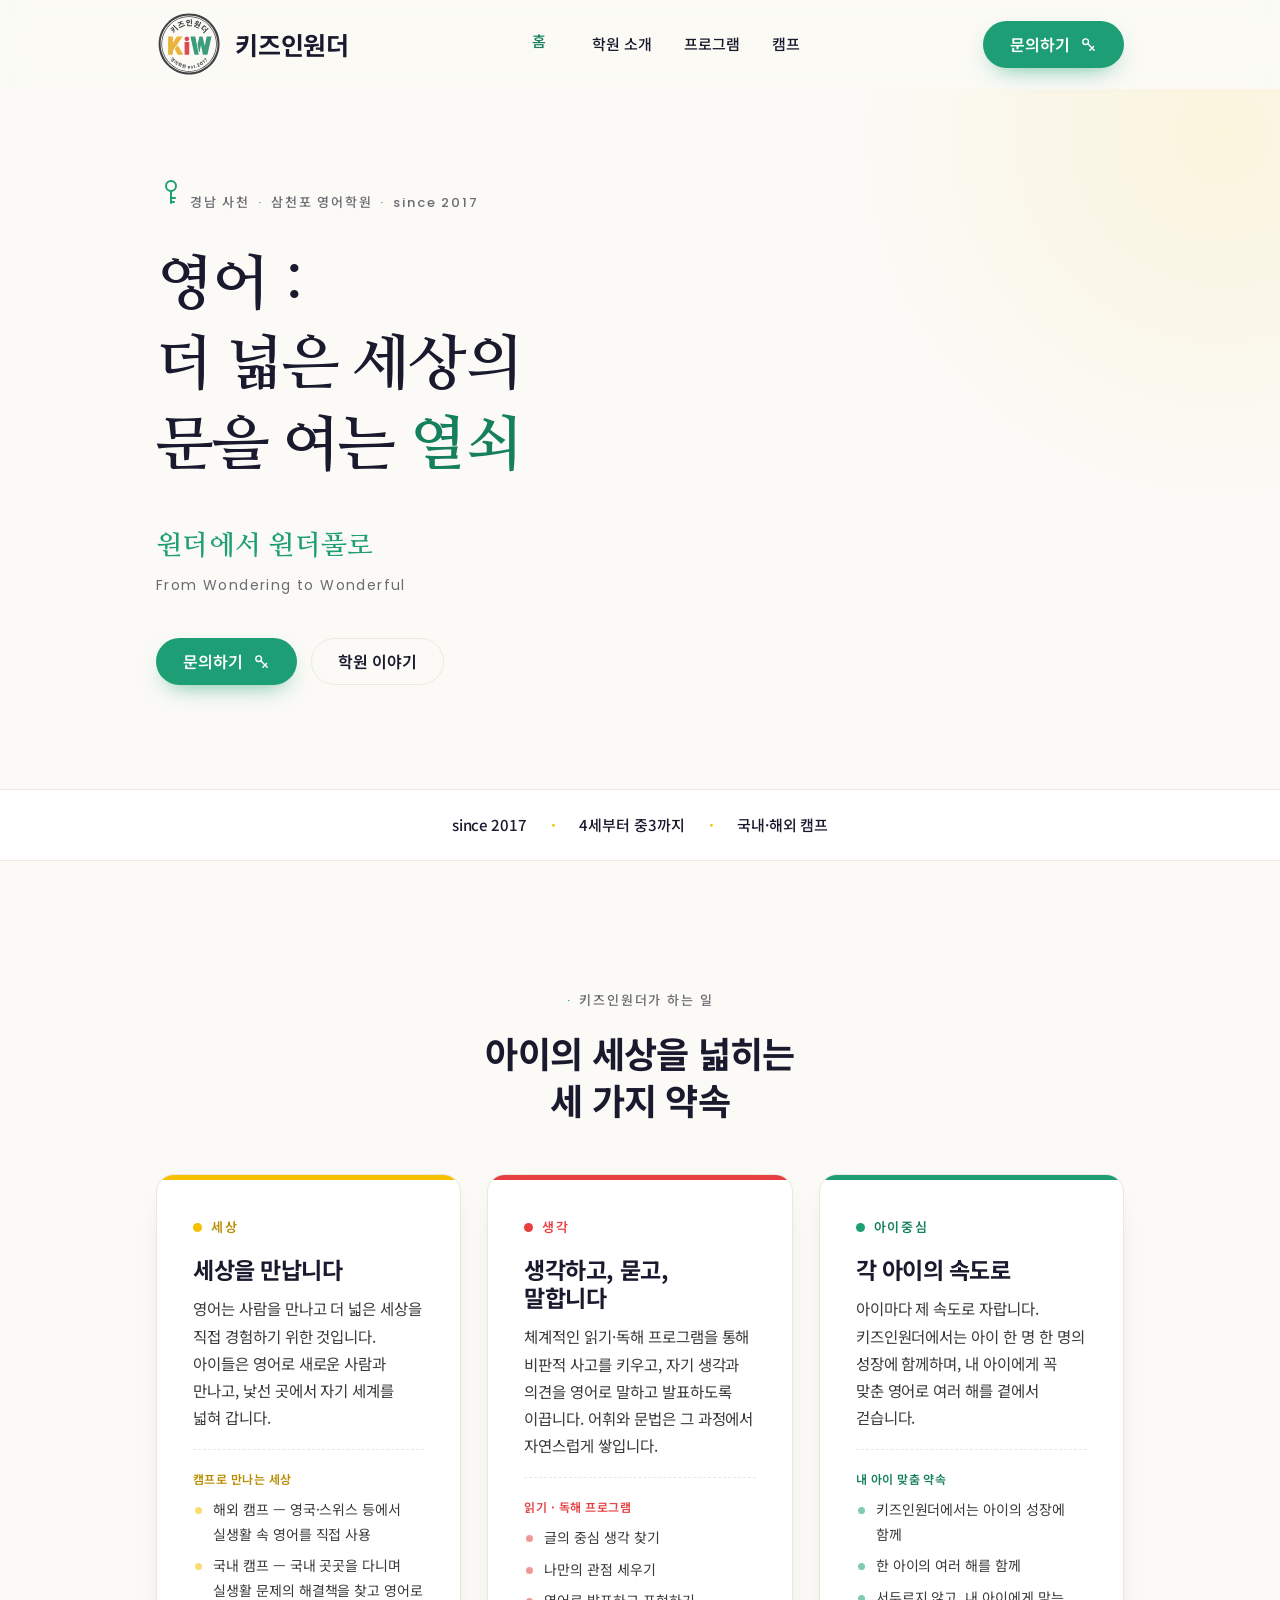
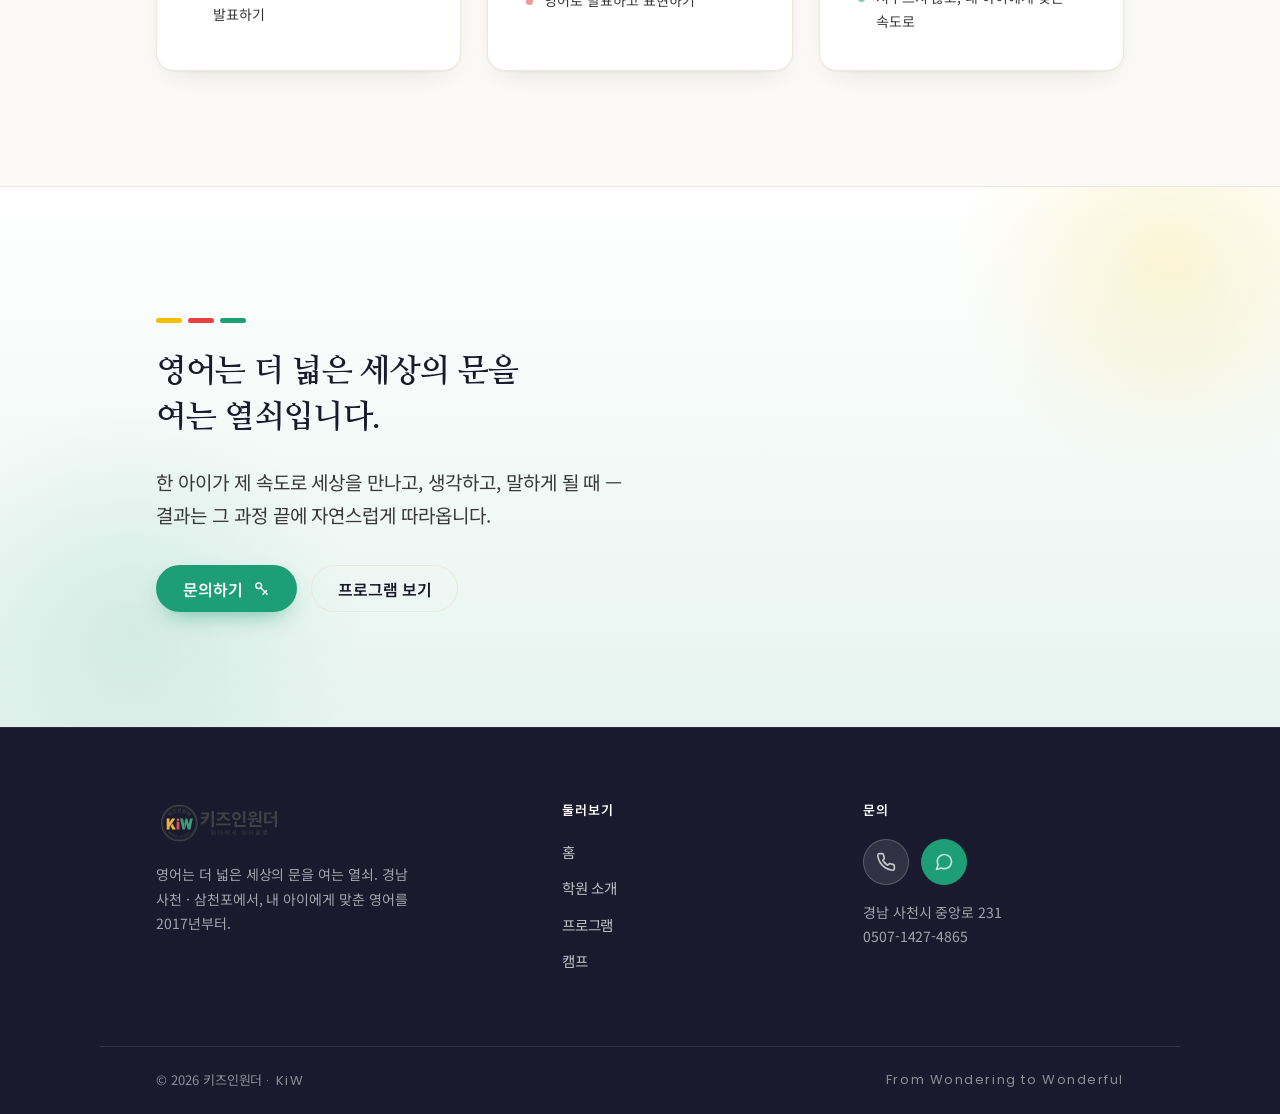
==== index.html @ ab909907 "Initial site: Kids in Wonder (키즈인원더) static site Home, About, Programs, Camp pages with Korean-first" ====
<!DOCTYPE html>
<html lang="ko">
<head>
<meta charset="UTF-8">
<meta name="viewport" content="width=device-width, initial-scale=1">
<title>키즈인원더 | 경남 사천·삼천포 영어학원 (since 2017)</title>
<meta name="description" content="영어는 더 넓은 세상의 문을 여는 열쇠. 경남 사천 삼천포의 영어학원 키즈인원더 — 2017년부터 아이마다 제 속도로, 세상을 만나는 영어를 가르칩니다.">
<meta property="og:title" content="키즈인원더 — 원더에서 원더풀로">
<meta property="og:description" content="영어는 더 넓은 세상의 문을 여는 열쇠. 경남 사천·삼천포 영어학원, 2017년부터.">
<meta property="og:type" content="website">
<meta property="og:locale" content="ko_KR">
<meta property="og:image" content="assets/logo-stacked.png">
<link rel="icon" type="image/svg+xml" href="assets/logo-badge.svg">
<link rel="apple-touch-icon" href="assets/logo-badge.png">
<link rel="preconnect" href="https://fonts.googleapis.com">
<link rel="preconnect" href="https://fonts.gstatic.com" crossorigin>
<link href="https://fonts.googleapis.com/css2?family=Noto+Sans+KR:wght@400;500;600;700&family=Nanum+Myeongjo:wght@700;800&family=Poppins:wght@400;500;600&display=swap" rel="stylesheet">
<link rel="stylesheet" href="css/styles.css?v=8">
</head>
<body>
<a class="skip-link" href="#main">본문 바로가기</a>

<!-- ============ HEADER ============ -->
<header class="site-header">
  <div class="wrap nav">
    <a class="brand" href="index.html" aria-label="키즈인원더 홈">
      <img src="assets/logo-badge.svg" alt="키즈인원더 로고" width="66" height="66">
      <span class="brand-text">
        <span class="ko">키즈인원더</span>

      </span>
    </a>
    <nav class="nav-links" aria-label="주요 메뉴">
      <a href="index.html" aria-current="page">홈</a>
      <a href="about.html">학원 소개</a>
      <a href="programs.html">프로그램</a>
      <a href="camp.html">캠프</a>
    </nav>
    <a class="btn btn-primary nav-cta" href="https://talk.naver.com/WC5WLE" target="_blank" rel="noopener">
      문의하기
      <svg class="key-ico" width="18" height="18" viewBox="0 0 24 24" fill="none" stroke="currentColor" stroke-width="2" stroke-linecap="round" stroke-linejoin="round" aria-hidden="true"><circle cx="8" cy="8" r="4"/><path d="M11 11l9 9"/><path d="M17 17l2-2"/><path d="M14 20l2-2"/></svg>
    </a>
    <button class="nav-toggle" aria-label="메뉴 열기" aria-expanded="false" aria-controls="mobile-menu">
      <span></span><span></span><span></span>
    </button>
  </div>
  <div class="mobile-menu" id="mobile-menu">
    <div>
      <nav aria-label="모바일 메뉴">
        <a href="index.html" aria-current="page">홈</a>
        <a href="about.html">학원 소개</a>
        <a href="programs.html">프로그램</a>
        <a href="camp.html">캠프</a>
        <a class="btn btn-primary" href="https://talk.naver.com/WC5WLE" target="_blank" rel="noopener">문의하기</a>
      </nav>
    </div>
  </div>
</header>

<main id="main">

  <!-- ============ HERO ============ -->
  <section class="hero">
    <div class="wrap">
      <div class="reveal-hero">
        <div class="keyhole">
          <svg width="30" height="30" viewBox="0 0 30 30" fill="none" aria-hidden="true">
            <g class="key-shape" stroke="#1D9E75" stroke-width="2" stroke-linecap="round" stroke-linejoin="round">
              <circle cx="15" cy="9" r="5"/>
              <path d="M15 14v12"/>
              <path d="M15 21h4"/>
              <path d="M15 25h3"/>
            </g>
          </svg>
        </div>
        <p class="eyebrow hero-eyebrow">경남 사천 <span class="dot">·</span> 삼천포 영어학원 <span class="dot">·</span> since 2017</p>
        <h1 class="belief">영어 :<br>더 넓은 세상의<br>문을 여는 <span class="key-word">열쇠</span></h1>
        <div class="hero-slogan">
          <span class="ko">원더에서 원더풀로</span>
          <span class="en">From Wondering to Wonderful</span>
        </div>
        <div class="hero-actions">
          <a class="btn btn-primary" href="https://talk.naver.com/WC5WLE" target="_blank" rel="noopener">
            문의하기
            <svg class="key-ico" width="18" height="18" viewBox="0 0 24 24" fill="none" stroke="currentColor" stroke-width="2" stroke-linecap="round" stroke-linejoin="round" aria-hidden="true"><circle cx="8" cy="8" r="4"/><path d="M11 11l9 9"/><path d="M17 17l2-2"/><path d="M14 20l2-2"/></svg>
          </a>
          <a class="btn btn-ghost" href="about.html">학원 이야기</a>
        </div>
      </div>
    </div>
  </section>

  <!-- ============ TRUST STRIP ============ -->
  <div class="trust">
    <div class="wrap">
      <ul>
        <li>since 2017</li>
        <li>4세부터 중3까지</li>
        <li>국내·해외 캠프</li>
      </ul>
    </div>
  </div>

  <!-- ============ THREE CONCEPTS ============ -->
  <section class="section">
    <div class="wrap">
      <div class="section-head center io">
        <p class="eyebrow"><span class="dot">·</span> 키즈인원더가 하는 일</p>
        <h2 class="h-section">아이의 세상을 넓히는<br>세 가지 약속</h2>
      </div>

      <div class="concepts">
        <!-- 1 · The world · gold -->
        <article class="concept c-gold io">
          <span class="ord"><span class="pip"></span>세상</span>
          <h3>세상을 만납니다</h3>
          <p>영어는 사람을 만나고 더 넓은 세상을 직접 경험하기 위한 것입니다. 아이들은 영어로 새로운 사람과 만나고, 낯선 곳에서 자기 세계를 넓혀 갑니다.</p>
          <div class="proof">
            <p class="label">캠프로 만나는 세상</p>
            <ul>
              <li>해외 캠프 — 영국·스위스 등에서 실생활 속 영어를 직접 사용</li>
              <li>국내 캠프 — 국내 곳곳을 다니며 실생활 문제의 해결책을 찾고 영어로 발표하기</li>
            </ul>
          </div>
        </article>

        <!-- 2 · The mind · red -->
        <article class="concept c-red io">
          <span class="ord"><span class="pip"></span>생각</span>
          <h3>생각하고, 묻고, 말합니다</h3>
          <p>체계적인 읽기·독해 프로그램을 통해 비판적 사고를 키우고, 자기 생각과 의견을 영어로 말하고 발표하도록 이끕니다. 어휘와 문법은 그 과정에서 자연스럽게 쌓입니다.</p>
          <div class="proof">
            <p class="label">읽기 · 독해 프로그램</p>
            <ul>
              <li>글의 중심 생각 찾기</li>
              <li>나만의 관점 세우기</li>
              <li>영어로 발표하고 표현하기</li>
            </ul>
          </div>
        </article>

        <!-- 3 · The child · teal -->
        <article class="concept c-teal io">
          <span class="ord"><span class="pip"></span>아이중심</span>
          <h3>각 아이의 속도로</h3>
          <p>아이마다 제 속도로 자랍니다. 키즈인원더에서는 아이 한 명 한 명의 성장에 함께하며, 내 아이에게 꼭 맞춘 영어로 여러 해를 곁에서 걷습니다.</p>
          <div class="proof">
            <p class="label">내 아이 맞춤 약속</p>
            <ul>
              <li>키즈인원더에서는 아이의 성장에 함께</li>
              <li>한 아이의 여러 해를 함께</li>
              <li>서두르지 않고, 내 아이에게 맞는 속도로</li>
            </ul>
          </div>
        </article>
      </div>
    </div>
  </section>

  <!-- ============ CLOSING ============ -->
  <section class="closing">
    <div class="wrap section">
      <div class="lead-block io">
        <div class="kiw-rule" aria-hidden="true"><span class="g"></span><span class="r"></span><span class="t"></span></div>
        <p class="display mt-s">영어는 더 넓은 세상의 문을 여는 열쇠입니다.</p>
        <p class="lede">한 아이가 제 속도로 세상을 만나고, 생각하고, 말하게 될 때 — 결과는 그 과정 끝에 자연스럽게 따라옵니다.</p>
        <div class="hero-actions">
          <a class="btn btn-primary" href="https://talk.naver.com/WC5WLE" target="_blank" rel="noopener">
            문의하기
            <svg class="key-ico" width="18" height="18" viewBox="0 0 24 24" fill="none" stroke="currentColor" stroke-width="2" stroke-linecap="round" stroke-linejoin="round" aria-hidden="true"><circle cx="8" cy="8" r="4"/><path d="M11 11l9 9"/><path d="M17 17l2-2"/><path d="M14 20l2-2"/></svg>
          </a>
          <a class="btn btn-ghost" href="programs.html">프로그램 보기</a>
        </div>
      </div>
    </div>
  </section>

</main>

<!-- ============ FOOTER ============ -->
<footer class="site-footer">
  <div class="wrap footer-grid">
    <div class="footer-brand">
      <img src="assets/logo-horizontal.svg" alt="키즈인원더 — 원더에서 원더풀로">
      <p>영어는 더 넓은 세상의 문을 여는 열쇠. 경남 사천 · 삼천포에서, 내 아이에게 맞춘 영어를 2017년부터.</p>
    </div>
    <div class="footer-col">
      <h4>둘러보기</h4>
      <ul>
        <li><a href="index.html">홈</a></li>
        <li><a href="about.html">학원 소개</a></li>
        <li><a href="programs.html">프로그램</a></li>
        <li><a href="camp.html">캠프</a></li>
      </ul>
    </div>
    <div class="footer-col">
      <h4>문의</h4>
      <div class="footer-icons">
        <a class="ficon" href="tel:0507-1427-4865" aria-label="전화 걸기 0507-1427-4865" title="전화 0507-1427-4865">
          <svg viewBox="0 0 24 24" fill="none" stroke="currentColor" stroke-width="2" stroke-linecap="round" stroke-linejoin="round" aria-hidden="true"><path d="M22 16.92v3a2 2 0 0 1-2.18 2 19.79 19.79 0 0 1-8.63-3.07 19.5 19.5 0 0 1-6-6 19.79 19.79 0 0 1-3.07-8.67A2 2 0 0 1 4.11 2h3a2 2 0 0 1 2 1.72c.13.96.36 1.9.7 2.81a2 2 0 0 1-.45 2.11L8.09 9.91a16 16 0 0 0 6 6l1.27-1.27a2 2 0 0 1 2.11-.45c.91.34 1.85.57 2.81.7A2 2 0 0 1 22 16.92z"/></svg>
        </a>
        <a class="ficon talk" href="https://talk.naver.com/WC5WLE" target="_blank" rel="noopener" aria-label="네이버 톡톡 문의" title="네이버 톡톡 문의">
          <svg viewBox="0 0 24 24" fill="none" stroke="currentColor" stroke-width="2" stroke-linecap="round" stroke-linejoin="round" aria-hidden="true"><path d="M21 11.5a8.38 8.38 0 0 1-.9 3.8 8.5 8.5 0 0 1-7.6 4.7 8.38 8.38 0 0 1-3.8-.9L3 21l1.9-5.7a8.38 8.38 0 0 1-.9-3.8 8.5 8.5 0 0 1 4.7-7.6 8.38 8.38 0 0 1 3.8-.9h.5a8.48 8.48 0 0 1 8 8v.5z"/></svg>
        </a>
      </div>
      <p class="footer-addr">경남 사천시 중앙로 231<br>0507-1427-4865</p>
    </div>
  </div>
  <div class="wrap footer-bottom">
    <p>© <span data-year>2026</span> 키즈인원더 <span class="en">· KiW</span></p>
    <p class="en">From Wondering to Wonderful</p>
  </div>
</footer>

<script src="js/main.js"></script>
</body>
</html>
---- css/styles.css ----
/* ============================================================
   Kids in Wonder — 키즈인원더
   Design system. Mobile-first. Korean-first.
   Color story: gold (K · world) → red (i · mind) → teal (W · child)
   ============================================================ */

/* ---------- Design tokens ---------- */
:root {
  /* Brand accents (locked) */
  --gold: #F5C000;   /* the "K" — the world */
  --red:  #E84040;   /* the "i" — the mind  */
  --teal: #1D9E75;   /* the "W" — the child, primary accent, links */

  /* Structure & text (locked) */
  --navy: #1a1a2e;   /* primary text / structure */
  --grey: #3A3A3A;   /* soft body text */
  --bg:   #FBFAF6;   /* warm off-white background */

  /* Derived tints — quiet, for surfaces and washes */
  --gold-wash: #FDF6E0;
  --red-wash:  #FCEDED;
  --teal-wash: #E7F4EF;
  --teal-deep: #16805E;
  --surface:   #FFFFFF;
  --line:      #ECE8DD;       /* hairline on warm bg */
  --line-soft: #F2EFE6;
  --muted:     #6B6B72;       /* secondary text */
  --navy-soft: rgba(26, 26, 46, 0.72);

  /* Type */
  --font-body: 'Noto Sans KR', system-ui, -apple-system, sans-serif;
  --font-display: 'Nanum Myeongjo', 'Noto Serif KR', Georgia, serif;
  --font-latin: 'Poppins', 'Noto Sans KR', sans-serif;

  /* Rhythm */
  --maxw: 1080px;
  --maxw-prose: 680px;
  --gutter: clamp(20px, 5vw, 56px);
  --section-y: clamp(64px, 9vw, 120px);
  --radius: 18px;
  --radius-sm: 11px;

  /* Motion */
  --ease: cubic-bezier(0.22, 1, 0.36, 1);
  --shadow: 0 1px 2px rgba(26,26,46,.04), 0 12px 32px -16px rgba(26,26,46,.16);
  --shadow-lift: 0 2px 4px rgba(26,26,46,.05), 0 24px 48px -24px rgba(26,26,46,.22);
}

/* ---------- Reset ---------- */
*, *::before, *::after { box-sizing: border-box; }
* { margin: 0; }
html { -webkit-text-size-adjust: 100%; scroll-behavior: smooth; }
@media (prefers-reduced-motion: reduce) { html { scroll-behavior: auto; } }

body {
  font-family: var(--font-body);
  background: var(--bg);
  color: var(--grey);
  font-size: 16px;
  line-height: 1.75;
  font-weight: 400;
  letter-spacing: -0.003em;
  -webkit-font-smoothing: antialiased;
  text-rendering: optimizeLegibility;
  overflow-x: hidden;
}

img, svg { display: block; max-width: 100%; }
a { color: var(--teal-deep); text-decoration: none; }
a:hover { color: var(--teal); }

/* Visible keyboard focus (quality floor) */
:focus-visible {
  outline: 2.5px solid var(--teal);
  outline-offset: 3px;
  border-radius: 4px;
}
:focus:not(:focus-visible) { outline: none; }

.skip-link {
  position: absolute; left: 50%; top: -100px; transform: translateX(-50%);
  background: var(--navy); color: #fff; padding: 12px 22px; border-radius: 0 0 12px 12px;
  z-index: 1000; font-size: 14px; transition: top .2s var(--ease);
}
.skip-link:focus { top: 0; color: #fff; }

/* ---------- Layout helpers ---------- */
.wrap { width: 100%; max-width: var(--maxw); margin-inline: auto; padding-inline: var(--gutter); }
.prose { max-width: var(--maxw-prose); }
.section { padding-block: var(--section-y); }
.center { text-align: center; }

/* ---------- Type scale ---------- */
.eyebrow {
  font-family: var(--font-latin);
  font-size: clamp(11px, 2.4vw, 13px);
  font-weight: 500;
  letter-spacing: 0.14em;
  text-transform: none;
  color: var(--muted);
  display: inline-flex;
  align-items: center;
  gap: 8px;
}
.eyebrow .dot { color: var(--teal); }

h1, h2, h3 { color: var(--navy); font-weight: 700; line-height: 1.22; letter-spacing: -0.02em; }

.display {
  font-family: var(--font-display);
  font-weight: 700;
  line-height: 1.32;
  letter-spacing: -0.01em;
  word-break: keep-all;       /* keep Korean words intact at wrap */
}

.h-section {
  font-size: clamp(24px, 5vw, 36px);
  line-height: 1.3;
  word-break: keep-all;
}
.lede {
  font-size: clamp(16px, 3.4vw, 19px);
  color: var(--grey);
  word-break: keep-all;
}
.small { font-size: 14px; color: var(--muted); }

/* ---------- Buttons ---------- */
.btn {
  display: inline-flex; align-items: center; gap: 10px;
  font-family: var(--font-body); font-size: 16px; font-weight: 600;
  padding: 14px 26px; border-radius: 999px; border: 1.5px solid transparent;
  cursor: pointer; transition: transform .25s var(--ease), background .2s var(--ease), box-shadow .25s var(--ease), color .2s var(--ease);
  line-height: 1; text-align: center;
}
.btn-primary { background: var(--teal); color: #fff; box-shadow: 0 10px 24px -12px rgba(29,158,117,.8); }
.btn-primary:hover { background: var(--teal-deep); color: #fff; transform: translateY(-2px); box-shadow: 0 16px 30px -14px rgba(29,158,117,.85); }
.btn-ghost { background: transparent; color: var(--navy); border-color: var(--line); }
.btn-ghost:hover { border-color: var(--teal); color: var(--teal-deep); transform: translateY(-2px); }
.btn .key-ico { width: 17px; height: 17px; transition: transform .4s var(--ease); }
.btn:hover .key-ico { transform: rotate(90deg); }

/* ============================================================
   Header / nav
   ============================================================ */
.site-header {
  position: sticky; top: 0; z-index: 100;
  background: rgba(251, 250, 246, 0.82);
  backdrop-filter: saturate(140%) blur(12px);
  -webkit-backdrop-filter: saturate(140%) blur(12px);
  border-bottom: 1px solid transparent;
  transition: border-color .3s var(--ease), box-shadow .3s var(--ease);
}
.site-header.scrolled {
  border-bottom-color: var(--line);
  box-shadow: 0 4px 20px -16px rgba(26,26,46,.4);
}
.nav { display: flex; align-items: center; justify-content: space-between; height: 88px; gap: 16px; }
.brand { display: inline-flex; align-items: center; gap: 13px; }
.brand img { height: 66px; width: auto; }
.brand-text { display: flex; flex-direction: column; line-height: 1.05; }
.brand-text .ko { font-size: 25px; font-weight: 700; color: var(--navy); letter-spacing: -0.01em; }
.brand-text .en { font-family: var(--font-latin); font-size: 10px; font-weight: 500; letter-spacing: 0.18em; color: var(--teal); }

.nav-links { display: none; align-items: center; gap: 4px; }
.nav-links a {
  color: var(--navy); font-size: 15px; font-weight: 500; padding: 9px 14px; border-radius: 10px;
  transition: background .18s var(--ease), color .18s var(--ease);
}
.nav-links a:hover { background: var(--teal-wash); color: var(--teal-deep); }
.nav-links a[aria-current="page"] { color: var(--teal-deep); }
.nav-links a[aria-current="page"]::after {
  content: ""; display: block; height: 2px; border-radius: 2px; background: var(--teal);
  margin: 3px 14px 0;
}
.nav-cta { display: none; }

/* Mobile menu */
.nav-toggle {
  display: inline-flex; flex-direction: column; justify-content: center; gap: 5px;
  width: 44px; height: 44px; border: none; background: transparent; cursor: pointer; padding: 10px;
  border-radius: 10px;
}
.nav-toggle span { height: 2px; width: 100%; background: var(--navy); border-radius: 2px; transition: transform .3s var(--ease), opacity .2s var(--ease); }
.nav-toggle[aria-expanded="true"] span:nth-child(1) { transform: translateY(7px) rotate(45deg); }
.nav-toggle[aria-expanded="true"] span:nth-child(2) { opacity: 0; }
.nav-toggle[aria-expanded="true"] span:nth-child(3) { transform: translateY(-7px) rotate(-45deg); }

.mobile-menu {
  display: grid; grid-template-rows: 0fr;
  transition: grid-template-rows .35s var(--ease);
  background: var(--bg); border-bottom: 1px solid var(--line);
}
.mobile-menu.open { grid-template-rows: 1fr; }
.mobile-menu > div { overflow: hidden; }
.mobile-menu nav { display: flex; flex-direction: column; padding: 10px var(--gutter) 22px; }
.mobile-menu a {
  color: var(--navy); font-size: 17px; font-weight: 500; padding: 14px 6px;
  border-bottom: 1px solid var(--line-soft);
}
.mobile-menu a[aria-current="page"] { color: var(--teal-deep); }
.mobile-menu .btn { margin-top: 18px; justify-content: center; }

@media (min-width: 860px) {
  .nav-links { display: flex; }
  .nav-cta { display: inline-flex; }
  .nav-toggle { display: none; }
  .mobile-menu { display: none; }
}

/* ============================================================
   Hero
   ============================================================ */
.hero { position: relative; padding-top: clamp(48px, 8vw, 88px); padding-bottom: clamp(56px, 9vw, 104px); overflow: hidden; }
.hero::before {
  /* soft warm glow, very quiet */
  content: ""; position: absolute; inset: -20% -10% auto auto; width: min(620px, 80vw); height: 620px;
  background: radial-gradient(circle at 70% 30%, rgba(245,192,0,.10), transparent 60%);
  pointer-events: none; z-index: 0;
}
.hero .wrap { position: relative; z-index: 1; }
.hero-eyebrow { margin-bottom: clamp(22px, 4vw, 30px); }

.belief {
  font-family: var(--font-display);
  font-weight: 700;
  font-size: clamp(30px, 7.2vw, 60px);
  line-height: 1.34;
  letter-spacing: -0.02em;
  color: var(--navy);
  max-width: 16ch;
  word-break: keep-all;
}
.belief .door { position: relative; white-space: nowrap; }
.belief .key-word { color: var(--teal-deep); position: relative; }

.hero-slogan { margin-top: clamp(26px, 4vw, 36px); display: flex; flex-direction: column; gap: 4px; }
.hero-slogan .ko {
  font-family: var(--font-display);
  font-size: clamp(20px, 4.2vw, 27px); font-weight: 700; color: var(--teal); letter-spacing: 0.01em;
}
.hero-slogan .en {
  font-family: var(--font-latin); font-size: clamp(12px, 2.6vw, 14px); font-weight: 400;
  letter-spacing: 0.1em; color: var(--muted);
}
.hero-actions { margin-top: clamp(30px, 5vw, 40px); display: flex; flex-wrap: wrap; gap: 14px; }

/* The ONE interactive moment: a key that turns, unlocking the hero.
   Subtle, load-once, fully disabled under reduced-motion. */
.keyhole { display: inline-flex; align-items: center; gap: 12px; margin-bottom: 26px; }
.keyhole svg { width: 30px; height: 30px; }
.keyhole .key-shape { transform-origin: 15px 15px; transform: rotate(-32deg); }
.unlock .keyhole .key-shape { animation: keyturn 1.1s var(--ease) .35s both; }
@keyframes keyturn {
  0% { transform: rotate(-32deg); }
  60% { transform: rotate(6deg); }
  100% { transform: rotate(0deg); }
}
.keyhole .keyline { font-family: var(--font-latin); font-size: 12px; letter-spacing: 0.12em; color: var(--muted); }

/* hero reveal */
.reveal-hero > * { opacity: 0; transform: translateY(16px); }
.unlock .reveal-hero > * { animation: rise .8s var(--ease) both; }
.unlock .reveal-hero > *:nth-child(1) { animation-delay: .05s; }
.unlock .reveal-hero > *:nth-child(2) { animation-delay: .15s; }
.unlock .reveal-hero > *:nth-child(3) { animation-delay: .28s; }
.unlock .reveal-hero > *:nth-child(4) { animation-delay: .40s; }
.unlock .reveal-hero > *:nth-child(5) { animation-delay: .52s; }
@keyframes rise { to { opacity: 1; transform: translateY(0); } }

@media (prefers-reduced-motion: reduce) {
  .reveal-hero > *, .unlock .reveal-hero > * { opacity: 1 !important; transform: none !important; animation: none !important; }
  .keyhole .key-shape, .unlock .keyhole .key-shape { animation: none !important; transform: rotate(0deg); }
  .btn:hover .key-ico { transform: none; }
}

/* ============================================================
   Trust strip
   ============================================================ */
.trust {
  border-block: 1px solid var(--line);
  background: linear-gradient(var(--surface), var(--surface)) padding-box;
}
.trust ul {
  list-style: none; padding: 0; margin: 0;
  display: flex; flex-wrap: wrap; align-items: center; justify-content: center;
  gap: 10px 0; padding-block: 22px;
}
.trust li {
  font-size: clamp(13px, 2.8vw, 15px); font-weight: 500; color: var(--navy);
  padding-inline: clamp(14px, 3vw, 26px); position: relative; white-space: nowrap;
}
.trust li + li::before {
  content: "·"; position: absolute; left: -2px; color: var(--gold); font-weight: 700;
}

/* ============================================================
   Concepts — gold / red / teal (the logo's only story)
   ============================================================ */
.concepts { display: grid; gap: clamp(20px, 3vw, 26px); }
@media (min-width: 760px) { .concepts { grid-template-columns: repeat(3, 1fr); } }

.concept {
  position: relative; background: var(--surface); border: 1px solid var(--line);
  border-radius: var(--radius); padding: clamp(26px, 4vw, 36px);
  box-shadow: var(--shadow); overflow: hidden;
  transition: transform .35s var(--ease), box-shadow .35s var(--ease);
}
.concept::before {
  content: ""; position: absolute; inset: 0 0 auto 0; height: 5px; background: var(--accent, var(--teal));
}
.concept:hover { transform: translateY(-4px); box-shadow: var(--shadow-lift); }
.concept .ord {
  font-family: var(--font-latin); font-weight: 600; font-size: 13px; letter-spacing: 0.14em;
  color: var(--accent); display: inline-flex; align-items: center; gap: 9px; margin-bottom: 16px;
}
.concept .ord .pip { width: 9px; height: 9px; border-radius: 50%; background: var(--accent); display: inline-block; }
.concept h3 { font-size: clamp(20px, 3.4vw, 23px); margin-bottom: 12px; word-break: keep-all; }
.concept p { font-size: 15.5px; color: var(--grey); word-break: keep-all; }
.concept .proof { margin-top: 18px; padding-top: 18px; border-top: 1px dashed var(--line); }
.concept .proof .label { font-size: 12px; font-weight: 600; letter-spacing: .04em; color: var(--accent); margin-bottom: 8px; }
.concept .proof ul { list-style: none; padding: 0; margin: 0; display: flex; flex-direction: column; gap: 7px; }
.concept .proof li { font-size: 14px; color: var(--grey); padding-left: 20px; position: relative; word-break: keep-all; }
.concept .proof li::before { content: ""; position: absolute; left: 2px; top: 10px; width: 7px; height: 7px; border-radius: 50%; background: var(--accent); opacity: .55; }

.c-gold { --accent: var(--gold); }
.c-gold .ord { color: #B98C00; } .c-gold .ord .pip { background: var(--gold); } .c-gold .proof .label { color: #B98C00; }
.c-red  { --accent: var(--red); }
.c-red  .ord { color: var(--red); } .c-red .proof .label { color: var(--red); }
.c-teal { --accent: var(--teal); }
.c-teal .ord { color: var(--teal-deep); } .c-teal .proof .label { color: var(--teal-deep); }

/* ============================================================
   Section heading block
   ============================================================ */
.section-head { margin-bottom: clamp(34px, 5vw, 52px); max-width: 40ch; }
.section-head.center { margin-inline: auto; }
.section-head .eyebrow { margin-bottom: 16px; }
.section-head p { margin-top: 14px; color: var(--muted); }

/* ============================================================
   Closing / CTA band
   ============================================================ */
.closing {
  position: relative; overflow: hidden;
  background: linear-gradient(180deg, var(--surface), var(--teal-wash));
  color: var(--grey); border-top: 1px solid var(--line);
}
.closing::before {
  content: ""; position: absolute; inset: auto auto -30% -10%; width: 520px; height: 520px;
  background: radial-gradient(circle, rgba(29,158,117,.12), transparent 62%); pointer-events: none;
}
.closing::after {
  content: ""; position: absolute; inset: -30% -10% auto auto; width: 480px; height: 480px;
  background: radial-gradient(circle, rgba(245,192,0,.16), transparent 62%); pointer-events: none;
}
.closing .wrap { position: relative; z-index: 1; }
.closing .display { color: var(--navy); font-size: clamp(24px, 5vw, 38px); line-height: 1.42; max-width: 22ch; }
.closing .lede { color: var(--grey); margin-top: 22px; max-width: 46ch; }
.closing .hero-actions { margin-top: 34px; }

/* color accent strip under the belief, echoing K i W */
.kiw-rule { display: inline-flex; gap: 6px; margin-top: 4px; }
.kiw-rule span { width: 26px; height: 5px; border-radius: 3px; }
.kiw-rule .g { background: var(--gold); } .kiw-rule .r { background: var(--red); } .kiw-rule .t { background: var(--teal); }

/* ============================================================
   Footer
   ============================================================ */
.site-footer { background: var(--navy); color: rgba(255,255,255,.72); border-top: 1px solid rgba(255,255,255,.08); }
.closing + .site-footer { border-top: none; }
.footer-grid { display: grid; gap: 34px; padding-block: clamp(48px, 7vw, 72px); }
@media (min-width: 720px) { .footer-grid { grid-template-columns: 1.4fr 1fr 1fr; gap: 40px; } }
.footer-brand img { height: 46px; margin-bottom: 16px; }
.footer-brand p { font-size: 14px; color: rgba(255,255,255,.6); max-width: 34ch; word-break: keep-all; }
.footer-col h4 { color: #fff; font-size: 13px; font-weight: 600; letter-spacing: .08em; margin-bottom: 16px; text-transform: uppercase; font-family: var(--font-latin); }
.footer-col ul { list-style: none; padding: 0; margin: 0; display: flex; flex-direction: column; gap: 11px; }
.footer-col a, .footer-col li { color: rgba(255,255,255,.72); font-size: 14.5px; }
.footer-col a:hover { color: #fff; }
/* Footer contact icon buttons */
.footer-icons { display: flex; gap: 12px; margin-bottom: 16px; }
.ficon {
  width: 46px; height: 46px; border-radius: 50%;
  display: inline-flex; align-items: center; justify-content: center;
  background: rgba(255,255,255,.10); border: 1px solid rgba(255,255,255,.2);
  color: #fff; transition: background .2s ease, transform .15s ease;
}
.ficon:hover { background: rgba(255,255,255,.22); color: #fff; transform: translateY(-2px); }
.ficon.talk { background: var(--teal); border-color: var(--teal); }
.ficon.talk:hover { background: var(--teal-deep); }
.ficon svg { width: 20px; height: 20px; }
.footer-addr { color: rgba(255,255,255,.6); font-size: 14px; word-break: keep-all; line-height: 1.7; }
.footer-bottom {
  border-top: 1px solid rgba(255,255,255,.1); padding-block: 22px;
  display: flex; flex-wrap: wrap; gap: 8px 18px; align-items: center; justify-content: space-between;
}
.footer-bottom p { font-size: 13px; color: rgba(255,255,255,.5); }
.footer-bottom .en { font-family: var(--font-latin); letter-spacing: .12em; }

/* ============================================================
   Generic content blocks (About / Programs / Camp)
   ============================================================ */
.lead-block { max-width: var(--maxw-prose); }
.lead-block p + p { margin-top: 20px; }
.lead-block .display { font-size: clamp(22px, 4.4vw, 32px); color: var(--navy); margin-bottom: 24px; line-height: 1.45; }
.body-prose p { margin-bottom: 18px; font-size: 16.5px; color: var(--grey); word-break: keep-all; }
.body-prose p:last-child { margin-bottom: 0; }

/* Page hero (interior pages) */
.page-hero { padding-top: clamp(40px, 6vw, 64px); padding-bottom: clamp(34px, 5vw, 52px); }
.page-hero h1 { font-family: var(--font-display); font-size: clamp(30px, 6vw, 48px); line-height: 1.28; margin-top: 18px; word-break: keep-all; }
.page-hero .lede { margin-top: 20px; max-width: 44ch; }

/* Feature rows (alternating) */
.feature { display: grid; gap: clamp(20px, 4vw, 44px); align-items: center; }
@media (min-width: 820px) {
  .feature { grid-template-columns: 1fr 1fr; }
  .feature.flip .feature-media { order: 2; }
}
.feature + .feature { margin-top: clamp(48px, 7vw, 84px); }
.feature-media {
  aspect-ratio: 4 / 3; border-radius: var(--radius); background: var(--teal-wash);
  border: 1px solid var(--line); display: flex; align-items: center; justify-content: center;
  color: var(--muted); position: relative; overflow: hidden;
}
.feature-media.g { background: var(--gold-wash); } .feature-media.r { background: var(--red-wash); }
.feature-media .ph { font-size: 13px; letter-spacing: .04em; }
.feature-media img { width: 100%; height: 100%; object-fit: cover; display: block; }
.feature h3 { font-size: clamp(21px, 3.6vw, 27px); margin-bottom: 14px; word-break: keep-all; }
.feature p { word-break: keep-all; }

/* Cards grid */
.cards { display: grid; gap: 20px; }
@media (min-width: 640px) { .cards.two { grid-template-columns: repeat(2,1fr); } }
@media (min-width: 760px) { .cards.three { grid-template-columns: repeat(3,1fr); } }
.card {
  background: var(--surface); border: 1px solid var(--line); border-radius: var(--radius);
  padding: clamp(22px, 3.4vw, 30px); box-shadow: var(--shadow);
}
.card h3 { font-size: 19px; margin-bottom: 10px; word-break: keep-all; }
.card p { font-size: 15px; color: var(--grey); word-break: keep-all; }

/* Pills / tags */
.pill {
  display: inline-flex; align-items: center; gap: 7px; font-size: 13px; font-weight: 600;
  padding: 6px 14px; border-radius: 999px; background: var(--teal-wash); color: var(--teal-deep);
}
.pill.g { background: var(--gold-wash); color: #9A7500; }
.pill.r { background: var(--red-wash); color: var(--red); }

/* Note / guardrail callout */
.note {
  background: var(--surface); border: 1px solid var(--line); border-left: 4px solid var(--gold);
  border-radius: var(--radius-sm); padding: 22px 24px; font-size: 15px; color: var(--grey);
}
.note strong { color: var(--navy); }

/* Teacher avatar placeholder (illustrated portraits TBD) */
.avatar {
  width: 84px; height: 84px; border-radius: 50%; margin-bottom: 16px;
  display: flex; align-items: center; justify-content: center;
  font-family: var(--font-latin); font-weight: 600; font-size: 26px; color: #fff;
  background: linear-gradient(135deg, var(--teal), var(--teal-deep));
}
.avatar.g { background: linear-gradient(135deg, var(--gold), #D9A800); }
.avatar.r { background: linear-gradient(135deg, var(--red), #C9302F); }

/* Teacher portrait photos */
.teacher-photo {
  width: 100%; height: auto; aspect-ratio: 1 / 1; object-fit: cover; object-position: center 20%;
  border-radius: var(--radius-sm); margin-bottom: 18px; background: var(--teal-wash);
  display: block;
}
.card .role { font-size: 13px; font-weight: 600; color: var(--teal-deep); margin: 2px 0 8px; }

/* Timeline (10-level journey scaffold) */
.steps { display: flex; flex-direction: column; gap: 0; counter-reset: step; }
.step {
  display: grid; grid-template-columns: auto 1fr; gap: 18px; padding: 20px 0;
  border-bottom: 1px solid var(--line-soft);
}
.step:last-child { border-bottom: none; }
.step .num {
  width: 40px; height: 40px; border-radius: 50%; background: var(--teal-wash); color: var(--teal-deep);
  font-family: var(--font-latin); font-weight: 600; display: flex; align-items: center; justify-content: center; font-size: 15px;
}
.step h3 { font-size: 17px; margin-bottom: 4px; }
.step p { font-size: 14.5px; color: var(--muted); }

/* Program stages (Starters → Reading → Thinking) */
.stages { display: grid; gap: 22px; }
@media (min-width: 900px) { .stages { grid-template-columns: repeat(3, 1fr); align-items: stretch; } }
.stage {
  background: var(--surface); border: 1px solid var(--line); border-radius: var(--radius);
  padding: clamp(24px, 3vw, 34px); box-shadow: var(--shadow);
  border-top: 4px solid var(--teal); display: flex; flex-direction: column;
}
.stage.g { border-top-color: var(--gold); }
.stage.r { border-top-color: var(--red); }
.stage-num {
  font-family: var(--font-latin); font-weight: 600; font-size: 13px;
  letter-spacing: .08em; color: var(--muted); margin-bottom: 12px;
}
.stage h3 { font-size: clamp(20px, 2.4vw, 23px); word-break: keep-all; margin-bottom: 8px; }
.stage .stage-age { font-size: 13.5px; font-weight: 600; color: var(--teal-deep); margin-bottom: 18px; }
.stage.g .stage-age { color: #9A7500; }
.stage.r .stage-age { color: var(--red); }
.stage .stage-body { font-size: 15px; color: var(--grey); word-break: keep-all; flex: 1 1 auto; }
.stage-outcome { margin-top: 22px; padding-top: 18px; border-top: 1px solid var(--line-soft); }
.stage-outcome .lbl {
  display: block; font-size: 12px; font-weight: 700; letter-spacing: .04em;
  color: var(--muted); margin-bottom: 6px;
}
.stage-outcome p { font-size: 14.5px; color: var(--navy); font-weight: 500; word-break: keep-all; }

/* In-page scroll reveal (gentle) */
.io { opacity: 0; transform: translateY(20px); transition: opacity .7s var(--ease), transform .7s var(--ease); }
.io.in { opacity: 1; transform: none; }
@media (prefers-reduced-motion: reduce) { .io { opacity: 1 !important; transform: none !important; } }

/* Utility */
.stack-sm > * + * { margin-top: 12px; }
.mt-s { margin-top: 18px; } .mt-m { margin-top: 32px; } .mt-l { margin-top: 48px; }
.text-teal { color: var(--teal-deep); }
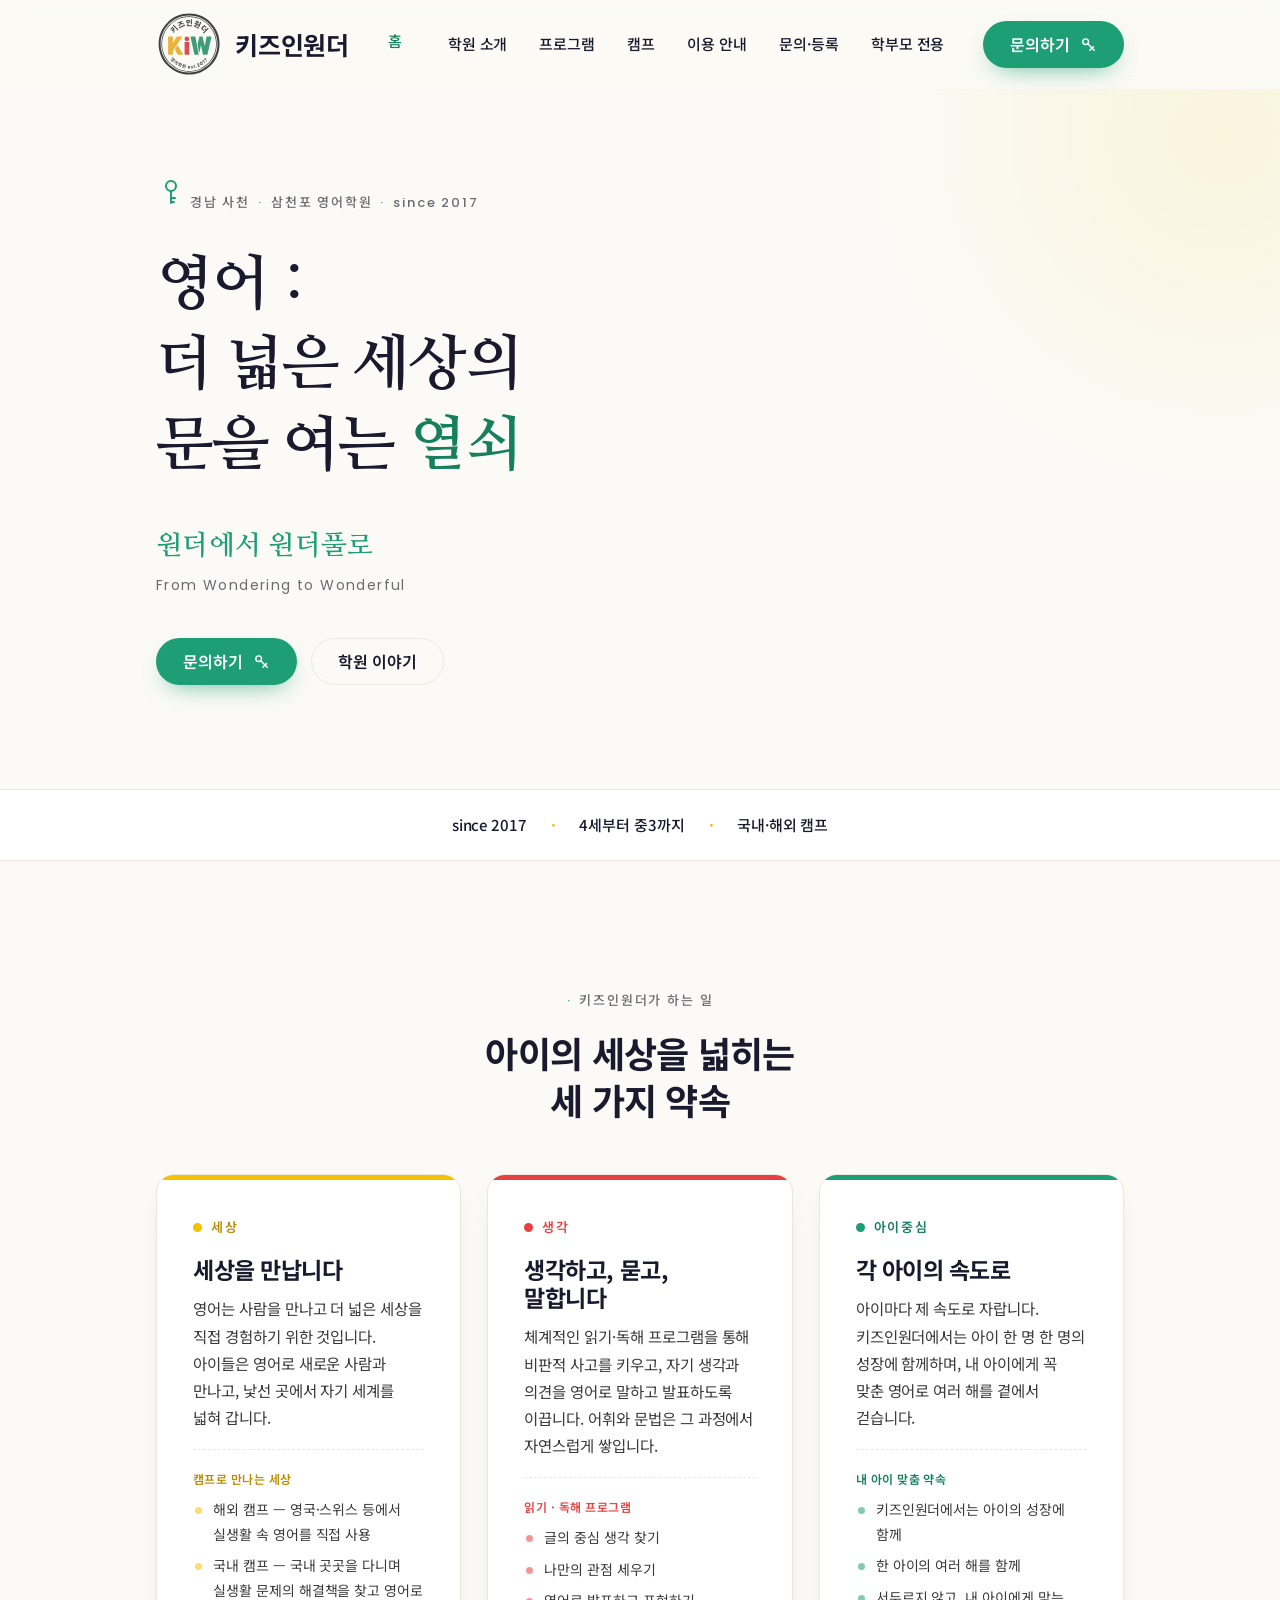
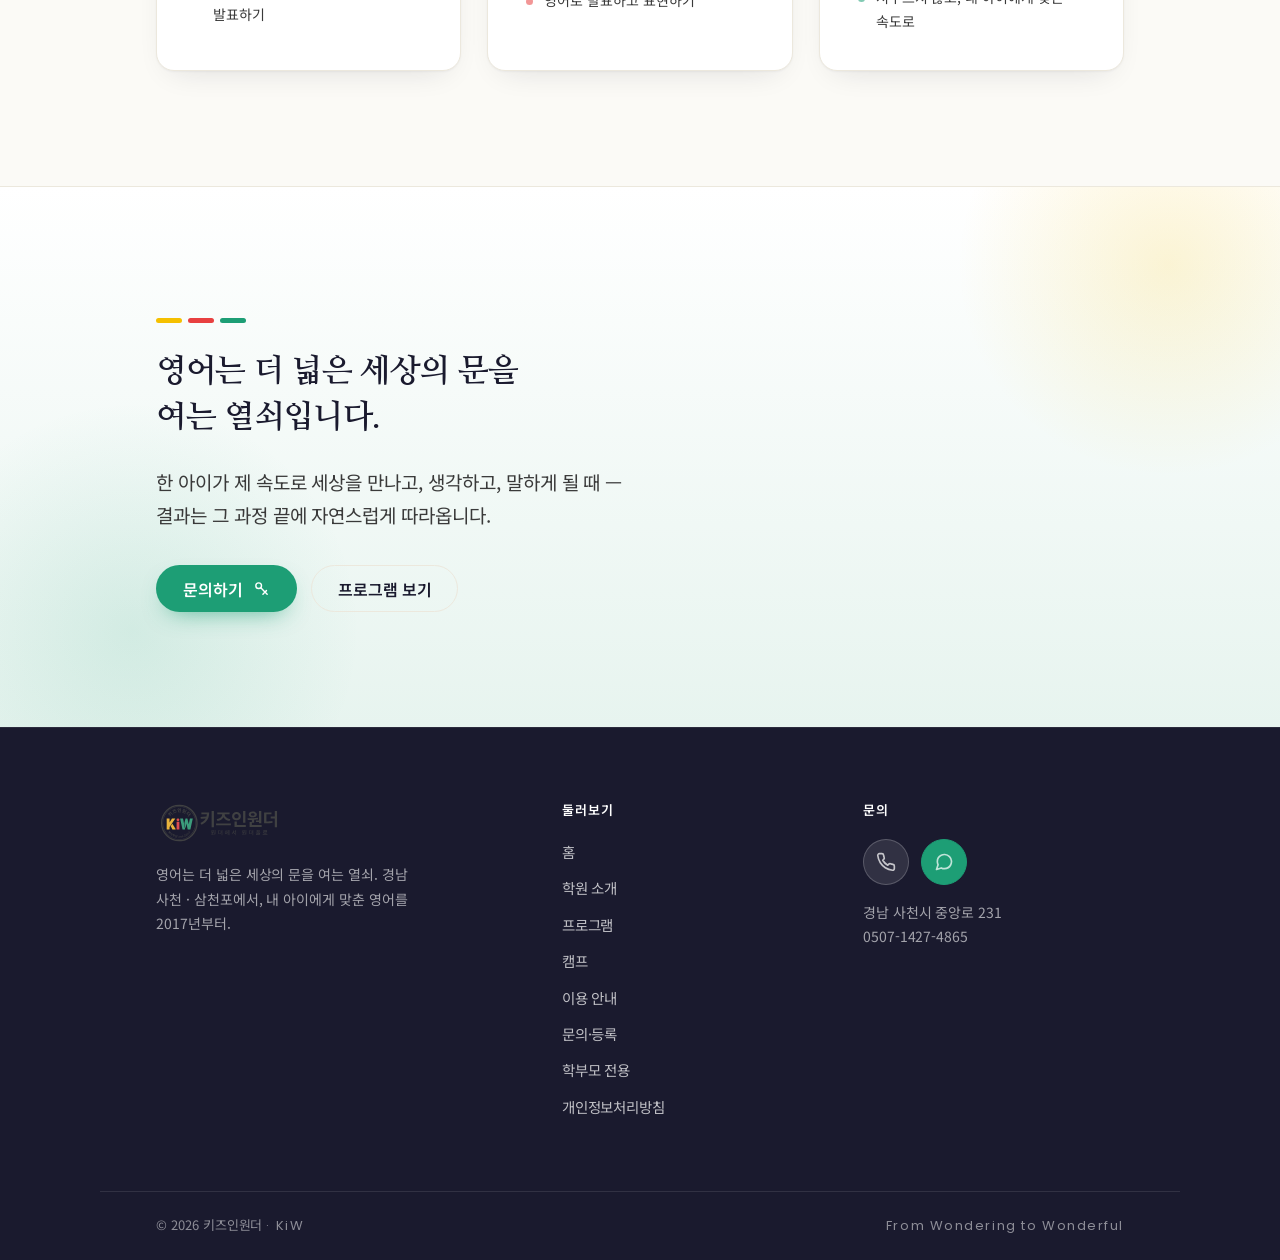
==== commit ad0d36ac: "Add policy, registration, privacy & parent-feed pages; wire nav - policies.html (학원 이용 안내): full ope" ====
--- a/index.html
+++ b/index.html
@@ -15,7 +15,7 @@
 <link rel="preconnect" href="https://fonts.googleapis.com">
 <link rel="preconnect" href="https://fonts.gstatic.com" crossorigin>
 <link href="https://fonts.googleapis.com/css2?family=Noto+Sans+KR:wght@400;500;600;700&family=Nanum+Myeongjo:wght@700;800&family=Poppins:wght@400;500;600&display=swap" rel="stylesheet">
-<link rel="stylesheet" href="css/styles.css?v=8">
+<link rel="stylesheet" href="css/styles.css?v=9">
 </head>
 <body>
 <a class="skip-link" href="#main">본문 바로가기</a>
@@ -35,6 +35,9 @@
       <a href="about.html">학원 소개</a>
       <a href="programs.html">프로그램</a>
       <a href="camp.html">캠프</a>
+      <a href="policies.html">이용 안내</a>
+      <a href="registration.html">문의·등록</a>
+      <a href="parent.html">학부모 전용</a>
     </nav>
     <a class="btn btn-primary nav-cta" href="https://talk.naver.com/WC5WLE" target="_blank" rel="noopener">
       문의하기
@@ -51,6 +54,9 @@
         <a href="about.html">학원 소개</a>
         <a href="programs.html">프로그램</a>
         <a href="camp.html">캠프</a>
+        <a href="policies.html">이용 안내</a>
+        <a href="registration.html">문의·등록</a>
+        <a href="parent.html">학부모 전용</a>
         <a class="btn btn-primary" href="https://talk.naver.com/WC5WLE" target="_blank" rel="noopener">문의하기</a>
       </nav>
     </div>
@@ -191,6 +197,10 @@
         <li><a href="about.html">학원 소개</a></li>
         <li><a href="programs.html">프로그램</a></li>
         <li><a href="camp.html">캠프</a></li>
+        <li><a href="policies.html">이용 안내</a></li>
+        <li><a href="registration.html">문의·등록</a></li>
+        <li><a href="parent.html">학부모 전용</a></li>
+        <li><a href="privacy.html">개인정보처리방침</a></li>
       </ul>
     </div>
     <div class="footer-col">
--- a/css/styles.css
+++ b/css/styles.css
@@ -466,10 +466,11 @@
 .avatar.g { background: linear-gradient(135deg, var(--gold), #D9A800); }
 .avatar.r { background: linear-gradient(135deg, var(--red), #C9302F); }
 
-/* Teacher portrait photos */
+/* Teacher portrait photos — square 600×600, white background, centered.
+   Card surface is white (--surface), so the photos' white bg blends in seamlessly. */
 .teacher-photo {
-  width: 100%; height: auto; aspect-ratio: 1 / 1; object-fit: cover; object-position: center 20%;
-  border-radius: var(--radius-sm); margin-bottom: 18px; background: var(--teal-wash);
+  width: 100%; height: auto; aspect-ratio: 1 / 1; object-fit: cover; object-position: center;
+  border-radius: var(--radius-sm); margin-bottom: 18px; background: var(--surface);
   display: block;
 }
 .card .role { font-size: 13px; font-weight: 600; color: var(--teal-deep); margin: 2px 0 8px; }
@@ -519,6 +520,150 @@
 .io.in { opacity: 1; transform: none; }
 @media (prefers-reduced-motion: reduce) { .io { opacity: 1 !important; transform: none !important; } }
 
+/* ============================================================
+   Forms / inputs (registration, parent gate)
+   ============================================================ */
+.field { display: flex; flex-direction: column; gap: 7px; margin-bottom: 18px; }
+.field > label { font-size: 14px; font-weight: 600; color: var(--navy); }
+.field .req { color: var(--red); margin-left: 2px; }
+.input, .textarea, .select {
+  width: 100%; font-family: var(--font-body); font-size: 16px; color: var(--navy);
+  background: var(--surface); border: 1.5px solid var(--line); border-radius: var(--radius-sm);
+  padding: 13px 16px; transition: border-color .18s var(--ease), box-shadow .18s var(--ease);
+}
+.input::placeholder, .textarea::placeholder { color: #A6A6AD; }
+.input:focus, .textarea:focus, .select:focus {
+  outline: none; border-color: var(--teal);
+  box-shadow: 0 0 0 3px rgba(29,158,117,.14);
+}
+.textarea { resize: vertical; min-height: 120px; line-height: 1.6; }
+.field-hint { font-size: 13px; color: var(--muted); }
+
+/* Numbered process steps (registration) — reuses .steps rhythm with a heavier card feel */
+.flow { display: grid; gap: 16px; counter-reset: flow; }
+@media (min-width: 760px) { .flow { grid-template-columns: repeat(3, 1fr); } }
+.flow-step {
+  position: relative; background: var(--surface); border: 1px solid var(--line);
+  border-radius: var(--radius); padding: clamp(22px, 3vw, 28px); box-shadow: var(--shadow);
+}
+.flow-step .n {
+  width: 38px; height: 38px; border-radius: 50%; background: var(--teal-wash); color: var(--teal-deep);
+  font-family: var(--font-latin); font-weight: 600; font-size: 16px;
+  display: inline-flex; align-items: center; justify-content: center; margin-bottom: 14px;
+}
+.flow-step h3 { font-size: 18px; margin-bottom: 8px; word-break: keep-all; }
+.flow-step p { font-size: 14.5px; color: var(--muted); word-break: keep-all; }
+
+/* Simple checklist (what to prepare) */
+.checklist { list-style: none; padding: 0; margin: 0; display: flex; flex-direction: column; gap: 12px; }
+.checklist li { position: relative; padding-left: 30px; font-size: 15.5px; color: var(--grey); word-break: keep-all; }
+.checklist li::before {
+  content: ""; position: absolute; left: 4px; top: 7px; width: 14px; height: 8px;
+  border-left: 2.5px solid var(--teal); border-bottom: 2.5px solid var(--teal);
+  transform: rotate(-45deg);
+}
+
+/* Contact facts row */
+.facts { display: grid; gap: 14px; margin-top: 8px; }
+@media (min-width: 640px) { .facts { grid-template-columns: repeat(2, 1fr); } }
+.fact { display: flex; gap: 14px; align-items: flex-start; }
+.fact .fi {
+  flex: none; width: 42px; height: 42px; border-radius: 12px; background: var(--teal-wash);
+  color: var(--teal-deep); display: inline-flex; align-items: center; justify-content: center;
+}
+.fact .fi svg { width: 20px; height: 20px; }
+.fact .lbl { font-size: 12px; font-weight: 700; letter-spacing: .04em; color: var(--muted); }
+.fact .val { font-size: 15.5px; color: var(--navy); font-weight: 500; word-break: keep-all; }
+
+/* ============================================================
+   Policy page — table of contents + placeholder sections
+   ============================================================ */
+.toc { list-style: none; padding: 0; margin: 0; display: grid; gap: 10px; }
+@media (min-width: 640px) { .toc { grid-template-columns: repeat(2, 1fr); } }
+.toc a {
+  display: flex; align-items: center; gap: 10px; padding: 14px 18px;
+  background: var(--surface); border: 1px solid var(--line); border-radius: var(--radius-sm);
+  color: var(--navy); font-weight: 500; font-size: 15px; transition: border-color .18s var(--ease), transform .18s var(--ease);
+}
+.toc a:hover { border-color: var(--teal); color: var(--teal-deep); transform: translateY(-1px); }
+.toc a .idx { font-family: var(--font-latin); font-weight: 600; color: var(--teal); font-size: 13px; }
+
+.policy { padding-top: 40px; border-top: 1px solid var(--line-soft); margin-top: 40px; scroll-margin-top: 100px; }
+.policy:first-of-type { border-top: none; padding-top: 0; margin-top: 0; }
+.policy h2 { font-size: clamp(20px, 3.4vw, 25px); margin-bottom: 12px; }
+.policy .policy-sub { font-size: 14px; color: var(--muted); margin-bottom: 16px; }
+.policy h3 { font-size: 16px; font-weight: 600; color: var(--navy); margin: 22px 0 10px; word-break: keep-all; }
+.policy > p { font-size: 16px; color: var(--grey); word-break: keep-all; margin-bottom: 12px; }
+.policy > p.small { color: var(--muted); }
+.policy-list { list-style: none; padding: 0; margin: 0 0 14px; display: flex; flex-direction: column; gap: 10px; }
+.policy-list li { position: relative; padding-left: 20px; font-size: 15.5px; color: var(--grey); word-break: keep-all; line-height: 1.7; }
+.policy-list li::before { content: ""; position: absolute; left: 3px; top: 12px; width: 6px; height: 6px; border-radius: 50%; background: var(--teal); opacity: .6; }
+
+/* "Content coming" placeholder marker (visible, unmistakably a placeholder) */
+.placeholder {
+  border: 1.5px dashed var(--line); border-radius: var(--radius-sm);
+  background: var(--line-soft); padding: 20px 22px; color: var(--muted); font-size: 14.5px;
+  display: flex; gap: 12px; align-items: flex-start; word-break: keep-all;
+}
+.placeholder .tag {
+  flex: none; font-family: var(--font-latin); font-size: 11px; font-weight: 600; letter-spacing: .08em;
+  text-transform: uppercase; color: var(--muted); background: var(--surface);
+  border: 1px solid var(--line); border-radius: 999px; padding: 3px 10px;
+}
+
+/* ============================================================
+   Parent feed — password gate + Google Drive embed
+   ============================================================ */
+.gate { max-width: 420px; margin: clamp(30px, 8vw, 70px) auto; text-align: center; }
+.gate .lock {
+  width: 64px; height: 64px; border-radius: 50%; margin: 0 auto 22px;
+  background: var(--teal-wash); color: var(--teal-deep);
+  display: flex; align-items: center; justify-content: center;
+}
+.gate .lock svg { width: 28px; height: 28px; }
+.gate h1 { font-size: clamp(22px, 5vw, 28px); margin-bottom: 10px; }
+.gate p { font-size: 15px; color: var(--muted); margin-bottom: 24px; word-break: keep-all; }
+.gate form { display: flex; flex-direction: column; gap: 12px; text-align: left; }
+.gate .error { font-size: 14px; color: var(--red); min-height: 20px; margin: 0; text-align: center; }
+.gate .btn { justify-content: center; }
+
+.feed { display: none; }
+.feed.open { display: block; }
+.feed-head { display: flex; flex-wrap: wrap; gap: 12px; align-items: baseline; justify-content: space-between; margin-bottom: 20px; }
+
+/* Manifest-rendered photo/video feed (parent-feed.json), grouped 월 → 반 */
+.pfeed-month + .pfeed-month { margin-top: 44px; }
+.pfeed-month-title {
+  font-size: clamp(19px, 4vw, 24px); color: var(--navy);
+  margin-bottom: 14px; padding-bottom: 10px; border-bottom: 2px solid var(--line);
+}
+.pfeed-class { margin-top: 20px; }
+.pfeed-class-title {
+  font-size: 13px; font-weight: 600; letter-spacing: .02em; color: var(--teal-deep);
+  margin-bottom: 10px;
+}
+.pfeed-grid { display: grid; grid-template-columns: repeat(auto-fill, minmax(150px, 1fr)); gap: 10px; }
+.pfeed-item { margin: 0; position: relative; }
+.pfeed-item img {
+  width: 100%; aspect-ratio: 1 / 1; object-fit: cover; display: block;
+  border-radius: var(--radius-sm); background: var(--teal-wash);
+  transition: transform .25s var(--ease);
+}
+.pfeed-item a:hover img { transform: scale(1.02); }
+.pfeed-video { grid-column: 1 / -1; aspect-ratio: 16 / 9; background: var(--teal-wash); border-radius: var(--radius-sm); overflow: hidden; }
+.pfeed-video iframe { width: 100%; height: 100%; border: 0; display: block; }
+.pfeed-cap { font-size: 13px; color: var(--muted); margin-top: 6px; word-break: keep-all; }
+.pfeed-empty {
+  grid-column: 1 / -1; text-align: center; color: var(--muted); font-size: 15px;
+  padding: clamp(36px, 8vw, 64px) 20px; border: 1.5px dashed var(--line);
+  border-radius: var(--radius); background: var(--line-soft);
+}
+.feed .btn-signout {
+  background: transparent; border: 1.5px solid var(--line); color: var(--muted);
+  padding: 8px 16px; font-size: 14px;
+}
+.feed .btn-signout:hover { border-color: var(--teal); color: var(--teal-deep); }
+
 /* Utility */
 .stack-sm > * + * { margin-top: 12px; }
 .mt-s { margin-top: 18px; } .mt-m { margin-top: 32px; } .mt-l { margin-top: 48px; }
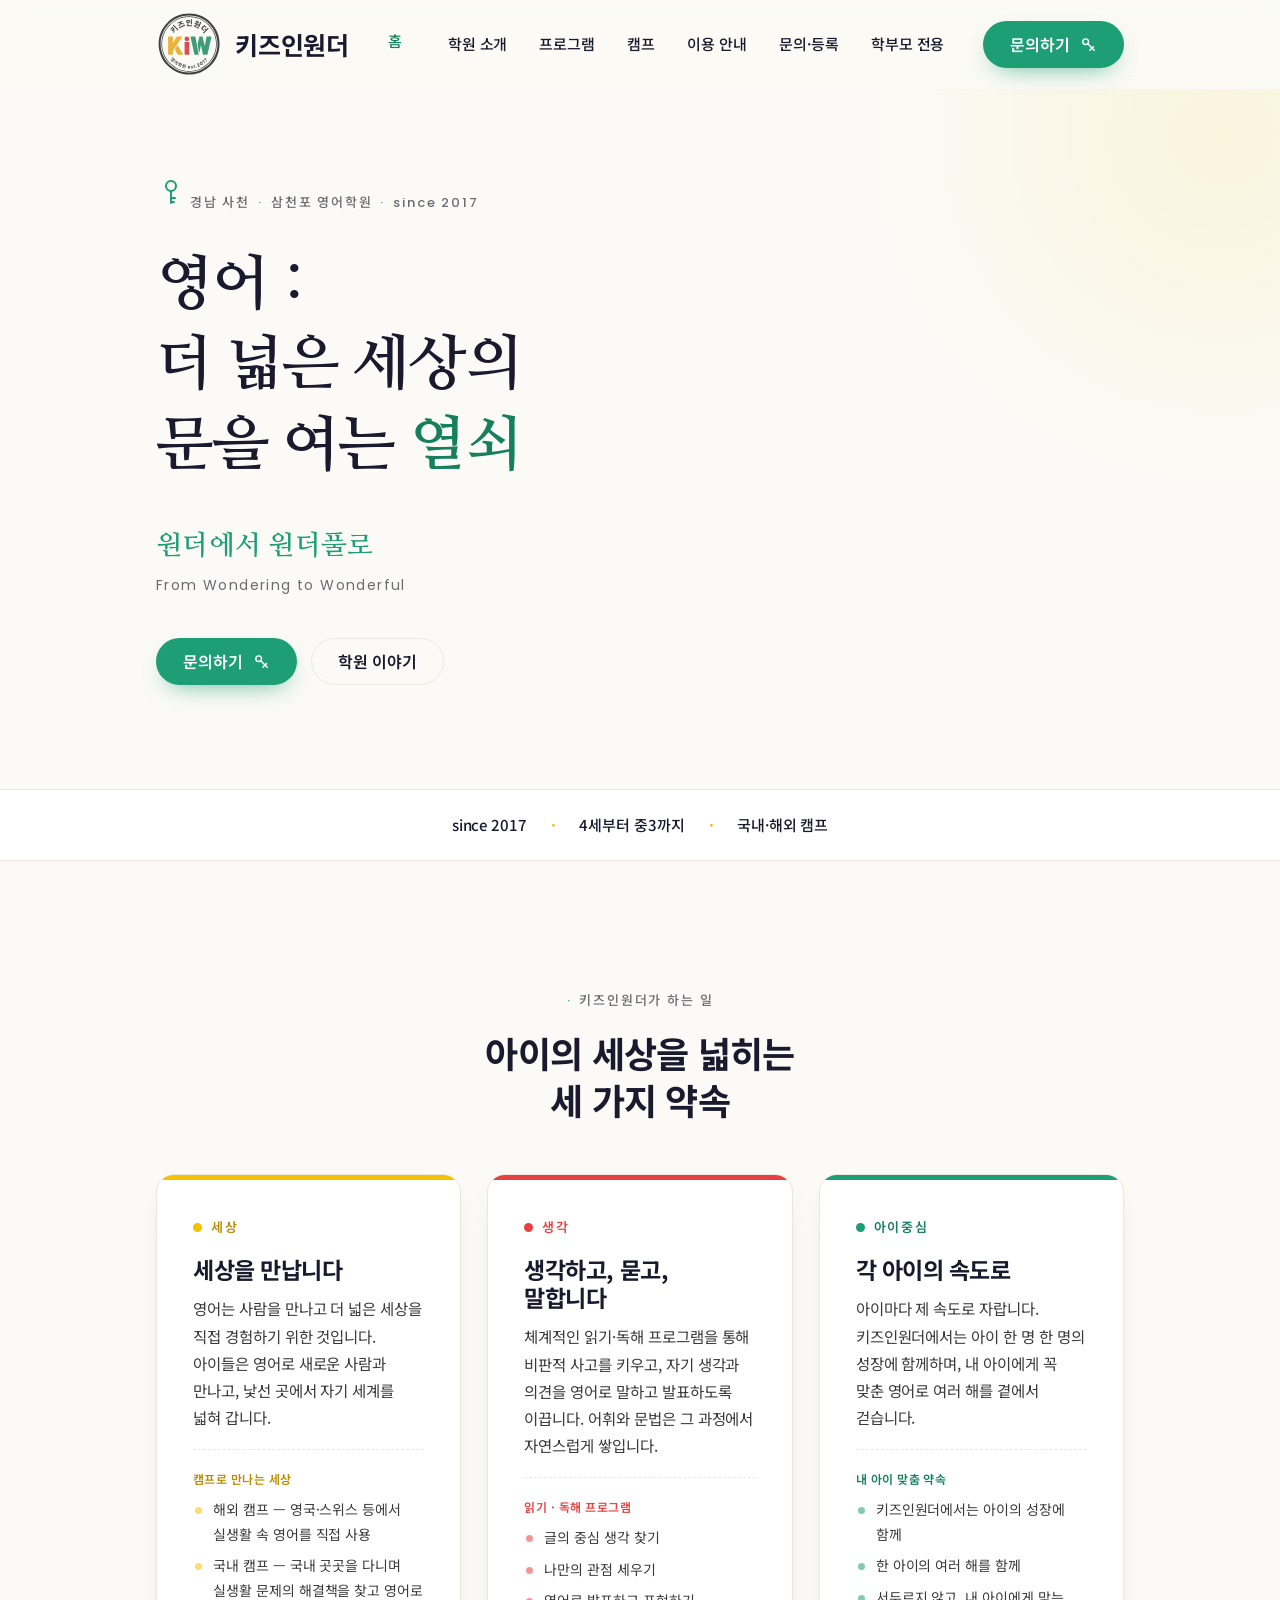
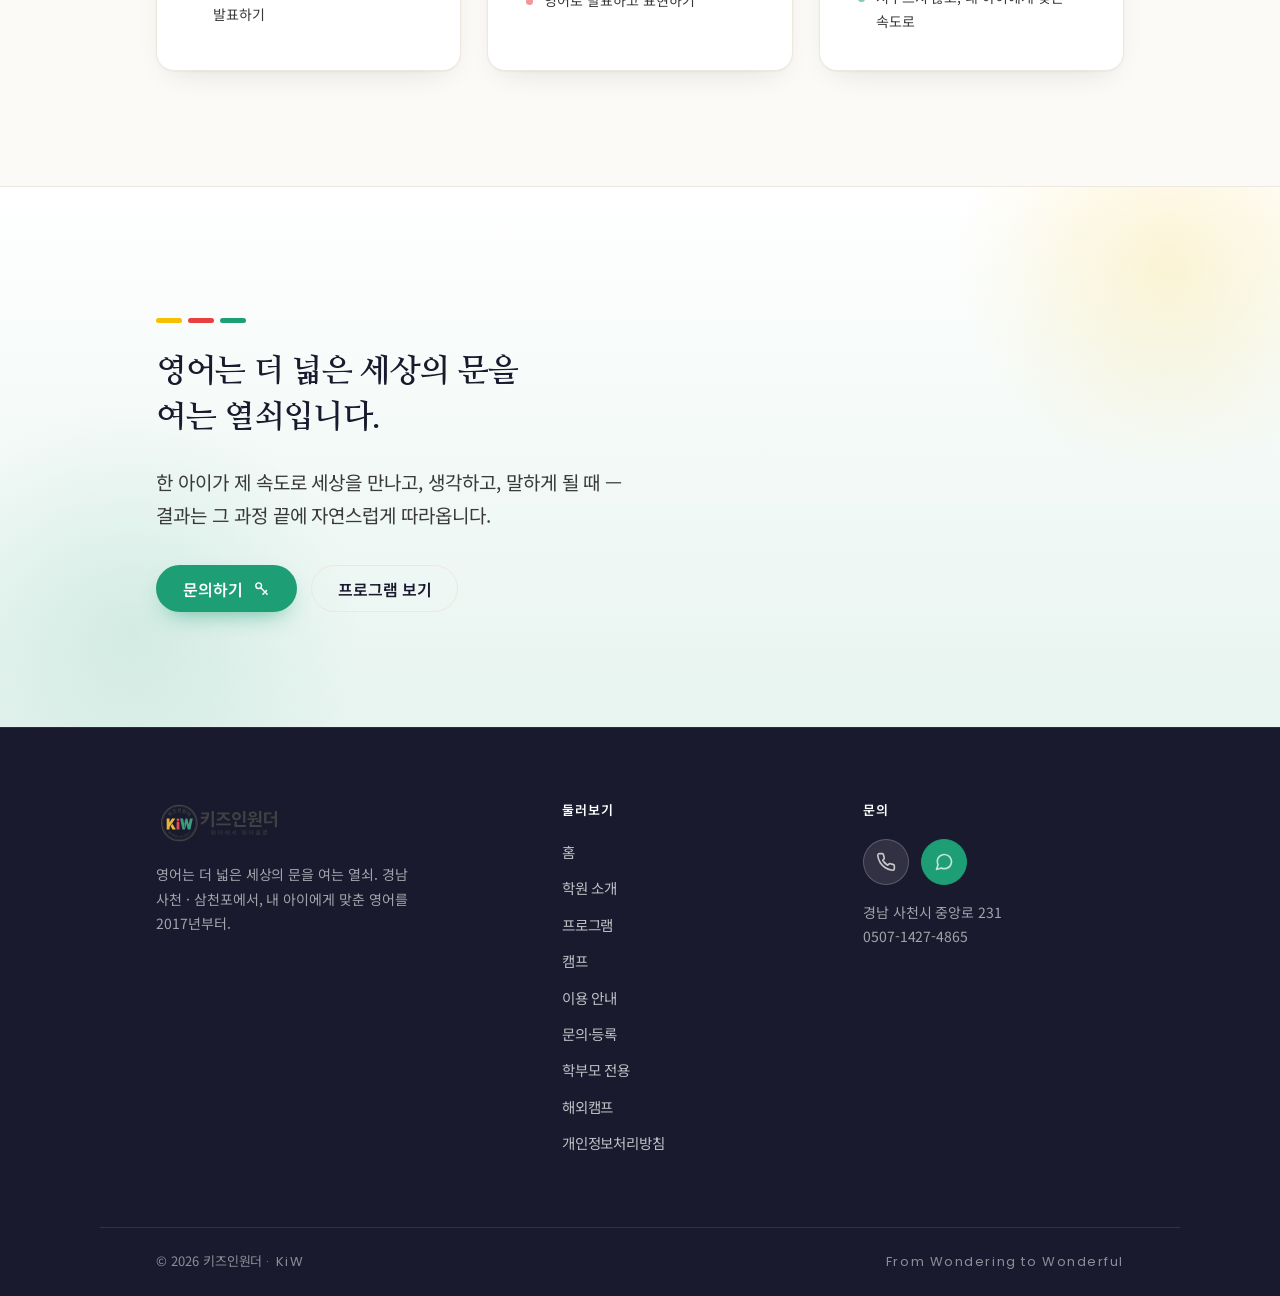
==== commit af723036: "해외캠프: 여행 사진첩 추가 (제네바 2026 · 런던 2025) 학부모 전용 영역을 '반별 사진첩'과 '해외캠프' 두 갈래로 나누고, 캠프별 앨범 페이지를 추가합니다.  - tr" ====
--- a/index.html
+++ b/index.html
@@ -15,7 +15,7 @@
 <link rel="preconnect" href="https://fonts.googleapis.com">
 <link rel="preconnect" href="https://fonts.gstatic.com" crossorigin>
 <link href="https://fonts.googleapis.com/css2?family=Noto+Sans+KR:wght@400;500;600;700&family=Nanum+Myeongjo:wght@700;800&family=Poppins:wght@400;500;600&display=swap" rel="stylesheet">
-<link rel="stylesheet" href="css/styles.css?v=9">
+<link rel="stylesheet" href="css/styles.css?v=15">
 </head>
 <body>
 <a class="skip-link" href="#main">본문 바로가기</a>
@@ -200,6 +200,7 @@
         <li><a href="policies.html">이용 안내</a></li>
         <li><a href="registration.html">문의·등록</a></li>
         <li><a href="parent.html">학부모 전용</a></li>
+        <li><a href="trips.html">해외캠프</a></li>
         <li><a href="privacy.html">개인정보처리방침</a></li>
       </ul>
     </div>
--- a/css/styles.css
+++ b/css/styles.css
@@ -664,7 +664,247 @@
 }
 .feed .btn-signout:hover { border-color: var(--teal); color: var(--teal-deep); }
 
+/* 사진첩 전환 탭 — 반별 사진첩 ↔ 해외캠프 (학부모가 놓치지 않도록 크게) */
+.album-switch {
+  display: grid; grid-template-columns: 1fr 1fr; gap: 12px;
+  margin: 4px 0 32px;
+}
+.album-switch a {
+  display: flex; flex-direction: column; align-items: center; justify-content: center;
+  gap: 1px; text-align: center; text-decoration: none;
+  padding: 11px 14px 12px;
+  border-radius: var(--radius-sm);
+  border: 2px solid var(--line);
+  background: var(--surface); color: var(--navy);
+  font-size: clamp(15px, 3vw, 17px); font-weight: 700; letter-spacing: -.01em;
+  line-height: 1.35;
+  box-shadow: var(--shadow);
+  transition: border-color .25s var(--ease), color .25s var(--ease),
+              background .25s var(--ease), transform .25s var(--ease), box-shadow .25s var(--ease);
+}
+.album-switch a .sw-sub {
+  font-family: var(--font-latin); font-size: 10.5px; font-weight: 500;
+  letter-spacing: .08em; text-transform: uppercase; color: var(--muted);
+}
+.album-switch a:hover {
+  border-color: var(--teal); color: var(--teal-deep);
+  transform: translateY(-2px); box-shadow: var(--shadow-lift);
+}
+.album-switch a[aria-current="page"] {
+  background: var(--teal); border-color: var(--teal); color: #fff;
+  box-shadow: 0 6px 18px -8px rgba(29,158,117,.7);
+}
+.album-switch a[aria-current="page"] .sw-sub { color: rgba(255,255,255,.82); }
+.album-switch a[aria-current="page"]:hover { color: #fff; transform: none; }
+@media (prefers-reduced-motion: reduce) { .album-switch a:hover { transform: none; } }
+
+/* 해외캠프 — 캠프별 앨범 카드 */
+.trips { display: grid; grid-template-columns: repeat(auto-fill, minmax(268px, 1fr)); gap: 20px; }
+.trip-card {
+  display: flex; flex-direction: column; overflow: hidden;
+  background: var(--surface); border: 1px solid var(--line);
+  border-radius: var(--radius); box-shadow: var(--shadow);
+  text-decoration: none; color: inherit;
+  transition: box-shadow .3s var(--ease), border-color .3s var(--ease), transform .3s var(--ease);
+}
+a.trip-card:hover { box-shadow: var(--shadow-lift); border-color: var(--teal); transform: translateY(-3px); }
+.trip-shot { position: relative; aspect-ratio: 3 / 2; background: var(--line-soft); overflow: hidden; }
+.trip-shot img { width: 100%; height: 100%; object-fit: cover; display: block; transition: transform .6s var(--ease); }
+a.trip-card:hover .trip-shot img { transform: scale(1.05); }
+.trip-body { padding: 16px 18px 18px; display: flex; flex-direction: column; gap: 5px; flex: 1; }
+.trip-eyebrow {
+  font-family: var(--font-latin); font-size: 11px; letter-spacing: .14em;
+  text-transform: uppercase; color: var(--teal-deep); font-weight: 600;
+}
+.trip-title { font-family: var(--font-display); font-size: 21px; color: var(--navy); line-height: 1.3; }
+.trip-meta { font-size: 13px; color: var(--muted); margin-top: auto; padding-top: 8px; }
+.trip-go { font-size: 13.5px; font-weight: 600; color: var(--teal-deep); display: inline-flex; align-items: center; gap: 5px; }
+.trip-card.soon { opacity: .72; }
+.trip-card.soon .trip-shot { display: grid; place-items: center; background: var(--gold-wash); }
+.trip-tag {
+  position: absolute; top: 10px; left: 10px; z-index: 1;
+  background: rgba(26,26,46,.78); color: #fff; font-size: 11.5px; font-weight: 600;
+  padding: 4px 10px; border-radius: 999px; letter-spacing: .02em;
+}
+@media (prefers-reduced-motion: reduce) { .trip-shot img, a.trip-card:hover { transition: none; transform: none; } }
+
 /* Utility */
 .stack-sm > * + * { margin-top: 12px; }
 .mt-s { margin-top: 18px; } .mt-m { margin-top: 32px; } .mt-l { margin-top: 48px; }
 .text-teal { color: var(--teal-deep); }
+
+
+/* ============================================================
+   여행 사진첩 — 앨범 레이아웃 (parent-geneva / parent-london-*)
+   ============================================================ */
+/* ===== 해외캠프 — 앨범 레이아웃 ===== */
+.album-hero {
+  position: relative; border-radius: var(--radius); overflow: hidden;
+  margin-bottom: clamp(28px, 5vw, 44px); background: var(--teal-wash);
+  box-shadow: var(--shadow);
+}
+.album-hero img { width: 100%; height: clamp(230px, 42vw, 440px); object-fit: cover; display: block; }
+.album-hero .veil {
+  position: absolute; inset: 0;
+  background: linear-gradient(180deg, rgba(26,26,46,0) 32%, rgba(26,26,46,.78) 100%);
+}
+.album-hero .cap { position: absolute; left: 0; right: 0; bottom: 0; padding: clamp(18px, 4vw, 32px); color: #fff; }
+.album-hero .eyebrow { color: rgba(255,255,255,.82); margin-bottom: 6px; }
+.album-hero h1 {
+  font-family: var(--font-display); color: #fff;
+  font-size: clamp(26px, 6vw, 44px); line-height: 1.16; margin: 0;
+}
+.album-hero .sub {
+  font-family: var(--font-latin); font-size: clamp(13px, 2.4vw, 15px);
+  color: rgba(255,255,255,.86); letter-spacing: .04em; margin-top: 8px;
+}
+.album-meta {
+  display: flex; flex-wrap: wrap; gap: 8px 22px; align-items: baseline;
+  font-size: 14px; color: var(--muted); margin-bottom: 30px;
+}
+.album-meta b { color: var(--navy); font-weight: 600; }
+
+/* 날짜 챕터 */
+.day + .day { margin-top: clamp(40px, 6vw, 64px); }
+.day-head { display: flex; align-items: baseline; gap: 12px; margin-bottom: 16px; }
+.day-num {
+  font-family: var(--font-latin); font-size: clamp(30px, 6vw, 46px);
+  font-weight: 600; color: var(--teal); line-height: 1;
+}
+.day-title { font-size: 15px; font-weight: 600; color: var(--navy); }
+.day-count { font-size: 13px; color: var(--muted); margin-left: auto; white-space: nowrap; }
+.day-rule { height: 1px; background: var(--line); margin: 0 0 18px; }
+
+/* 앨범 그리드 — 사진이 인화지처럼 놓이도록 */
+.shots { display: grid; grid-template-columns: repeat(auto-fill, minmax(168px, 1fr)); gap: 14px; }
+.shot { margin: 0; position: relative; }
+.shot button {
+  display: block; width: 100%; padding: 0; border: 0; background: none;
+  cursor: zoom-in; border-radius: var(--radius-sm); overflow: hidden;
+  box-shadow: var(--shadow); line-height: 0;
+}
+.shot img {
+  width: 100%; aspect-ratio: 1 / 1; object-fit: cover; display: block;
+  background: var(--line-soft); transition: transform .5s var(--ease);
+}
+.shot button:hover img, .shot button:focus-visible img { transform: scale(1.04); }
+.shot button:focus-visible { outline: 2px solid var(--teal); outline-offset: 3px; }
+.shot figcaption {
+  font-family: var(--font-latin); font-size: 12px; color: var(--muted);
+  margin-top: 7px; line-height: 1.45; letter-spacing: .01em;
+}
+.shot figcaption::before {
+  content: ""; display: inline-block; width: 5px; height: 5px; border-radius: 50%;
+  background: var(--gold); margin: 0 6px 2px 0; vertical-align: middle;
+}
+/* 랜드마크 사진은 조금 크게 */
+.shot.mark { grid-column: span 2; }
+.shot.mark img { aspect-ratio: 4 / 3; }
+@media (max-width: 420px) { .shot.mark { grid-column: span 2; } }
+
+.clip { grid-column: 1 / -1; }
+.clip .frame {
+  aspect-ratio: 16 / 9; border-radius: var(--radius-sm); overflow: hidden;
+  background: var(--navy); box-shadow: var(--shadow);
+}
+.clip iframe { width: 100%; height: 100%; border: 0; display: block; }
+.clip figcaption { font-family: var(--font-latin); font-size: 12px; color: var(--muted); margin-top: 7px; }
+
+.album-empty {
+  text-align: center; color: var(--muted); font-size: 15px;
+  padding: 48px 20px; background: var(--surface);
+  border: 1px solid var(--line); border-radius: var(--radius);
+}
+.album-back { display: inline-flex; align-items: center; gap: 7px; font-size: 14px; margin-bottom: 18px; }
+
+/* 라이트박스 */
+.lbox {
+  position: fixed; inset: 0; z-index: 90; display: none;
+  background: rgba(16,16,26,.94); padding: clamp(12px, 3vw, 34px);
+}
+.lbox.on { display: grid; grid-template-rows: 1fr auto; }
+.lbox .stage { display: grid; place-items: center; min-height: 0; }
+.lbox img { max-width: 100%; max-height: 100%; object-fit: contain; border-radius: 6px; }
+.lbox .bar {
+  display: flex; align-items: center; justify-content: center; gap: 18px;
+  padding-top: 14px; color: rgba(255,255,255,.9);
+}
+.lbox .lcap {
+  font-family: var(--font-latin); font-size: 13px; letter-spacing: .02em;
+  text-align: center; min-height: 20px;
+}
+.lbox .count { font-family: var(--font-latin); font-size: 12px; color: rgba(255,255,255,.55); }
+.lbox button {
+  background: rgba(255,255,255,.1); color: #fff; border: 0; cursor: pointer;
+  width: 42px; height: 42px; border-radius: 50%; display: grid; place-items: center;
+  transition: background .2s var(--ease);
+}
+.lbox button:hover { background: rgba(255,255,255,.22); }
+.lbox .x { position: absolute; top: clamp(10px, 2.5vw, 22px); right: clamp(10px, 2.5vw, 22px); }
+@media (prefers-reduced-motion: reduce) { .shot img { transition: none; } }
+
+/* 앨범 맨 위 여행 영상 */
+.album-film { margin: 0 0 clamp(30px, 5vw, 46px); }
+.film-head { margin-bottom: 12px; }
+.film-title {
+  font-family: var(--font-display); font-size: clamp(18px, 3.6vw, 24px);
+  color: var(--navy); line-height: 1.3; margin-top: 5px; word-break: keep-all;
+}
+.film-frame {
+  aspect-ratio: 16 / 9; border-radius: var(--radius); overflow: hidden;
+  background: var(--navy); box-shadow: var(--shadow-lift);
+}
+.film-frame iframe { width: 100%; height: 100%; border: 0; display: block; }
+
+/* 여행 카드 — 영상 포함 표시 */
+.trip-tag.film { background: rgba(232,64,64,.9); display: inline-flex; align-items: center; gap: 5px; }
+.trip-tag.film::before {
+  content: ""; width: 0; height: 0; border-style: solid;
+  border-width: 4px 0 4px 6px; border-color: transparent transparent transparent #fff;
+}
+
+/* ============================================================
+   새 소식 배너 — 사진첩에 들어온 학부모께 다른 페이지 소식 알리기
+   data-notice="<키>" 로 구분하며, 닫으면 그 키는 다시 뜨지 않습니다.
+   ============================================================ */
+.notice {
+  position: relative; display: flex; align-items: flex-start; gap: 14px;
+  margin: 0 0 26px; padding: 16px 46px 17px 18px;
+  background: linear-gradient(135deg, var(--gold-wash), var(--teal-wash));
+  border: 1.5px solid var(--gold); border-radius: var(--radius-sm);
+  box-shadow: var(--shadow);
+  animation: notice-in .55s var(--ease) both;
+}
+@keyframes notice-in {
+  from { opacity: 0; transform: translateY(-9px) scale(.99); }
+  to   { opacity: 1; transform: none; }
+}
+@media (prefers-reduced-motion: reduce) { .notice { animation: none; } }
+.notice-ico {
+  flex: none; width: 34px; height: 34px; border-radius: 50%;
+  background: var(--gold); color: var(--navy);
+  display: grid; place-items: center; font-size: 17px; line-height: 1;
+}
+.notice-body { min-width: 0; }
+.notice-eyebrow {
+  font-family: var(--font-latin); font-size: 11px; font-weight: 600;
+  letter-spacing: .13em; text-transform: uppercase; color: var(--teal-deep);
+}
+.notice-title {
+  display: block; font-size: clamp(15px, 3vw, 17px); font-weight: 700;
+  color: var(--navy); margin-top: 2px; word-break: keep-all;
+}
+.notice-text { display: block; font-size: 14px; color: var(--grey); margin-top: 4px; word-break: keep-all; }
+.notice-go {
+  display: inline-flex; align-items: center; gap: 5px; margin-top: 9px;
+  font-size: 14px; font-weight: 600; color: var(--teal-deep);
+}
+.notice-go:hover { gap: 8px; }
+.notice-x {
+  position: absolute; top: 9px; right: 9px; width: 30px; height: 30px;
+  border: 0; background: transparent; border-radius: 50%; cursor: pointer;
+  color: var(--muted); display: grid; place-items: center;
+  transition: background .2s var(--ease), color .2s var(--ease);
+}
+.notice-x:hover { background: rgba(26,26,46,.07); color: var(--navy); }
+@media (max-width: 460px) { .notice { padding-right: 40px; gap: 11px; } .notice-ico { width: 28px; height: 28px; font-size: 15px; } }
